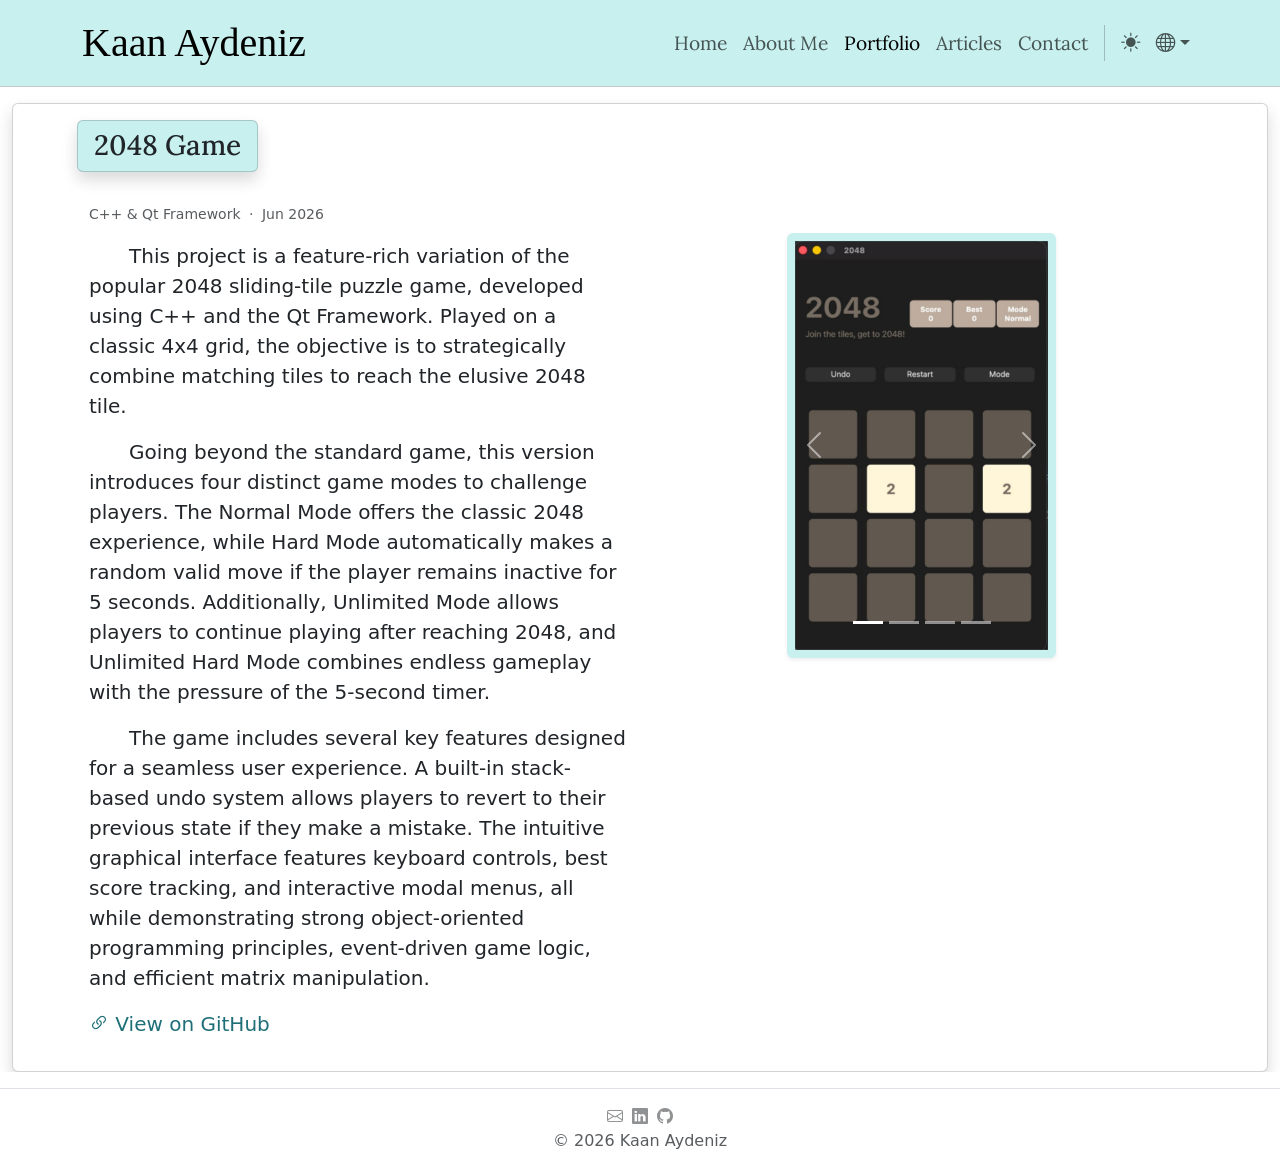
==== projects/2048/index.html @ d6f2d4f1 "Update" ====
<!doctype html>
<html lang="en">

<head>
    <title data-i18n="page.2048Title"></title>
    <!-- Required meta tags -->
    <meta charset="utf-8" />
    <meta name="viewport" content="width=device-width, initial-scale=1, shrink-to-fit=no" />

    <!-- Bootstrap CSS v5.2.1 -->
    <link href="https://cdn.jsdelivr.net/npm/bootstrap@5.3.2/dist/css/bootstrap.min.css" rel="stylesheet"
        integrity="sha384-T3c6CoIi6uLrA9TneNEoa7RxnatzjcDSCmG1MXxSR1GAsXEV/Dwwykc2MPK8M2HN" crossorigin="anonymous" />
    <!-- Bootstrap Icons -->
    <link rel="stylesheet" href="https://cdn.jsdelivr.net/npm/bootstrap-icons@1.13.1/font/bootstrap-icons.min.css">
    <!-- CSS Main File -->
    <link rel="stylesheet" href="../../main.css">
    <!-- Font -->
    <link
        href="https://fonts.googleapis.com/css2?family=Lora:wght@400;600;700&family=Nunito+Sans:wght@300;400;600&display=swap"
        rel="stylesheet">
    <link href="https://db.onlinewebfonts.com/c/70927e11d1779ee1fa9a6b97278c01c1?family=Brush+Script+MT"
        rel="stylesheet">
    <script>
        const savedTheme = localStorage.getItem("theme") || "light";
        document.documentElement.setAttribute('data-bs-theme', savedTheme);
    </script>
</head>

<body>
    <header>
        <!-- Navbar -->
        <nav class="navbar navbar-expand-lg navbar-light tiffany-light-bg title-font">
            <div class="container">
                <a class="navbar-brand fs-1" style="font-family: 'Brush Script MT', cursive;"
                    href="../../index.html#home">Kaan
                    Aydeniz</a>
                <button class="navbar-toggler d-lg-none" type="button" data-bs-toggle="collapse"
                    data-bs-target="#collapsibleNavId" aria-controls="collapsibleNavId" aria-expanded="false"
                    aria-label="Toggle navigation">
                    <span class="navbar-toggler-icon"></span>
                </button>
                <div class="collapse navbar-collapse" id="collapsibleNavId">
                    <ul class="navbar-nav ms-auto mt-2 mt-lg-0">
                        <li class="nav-item">
                            <a class="nav-link" href="../../index.html#home" data-i18n="nav.home">
                            </a>
                        </li>
                        <li class="nav-item">
                            <a class="nav-link" href="../../index.html#about" data-i18n="nav.about"></a>
                        </li>
                        <li class="nav-item">
                            <a class="nav-link active" href="../../index.html#portfolio" data-i18n="nav.portfolio"></a>
                        </li>
                        <li class="nav-item">
                            <a class="nav-link" href="../../index.html#articles" data-i18n="nav.articles"></a>
                        </li>
                        <li class="nav-item">
                            <a class="nav-link" href="../../index.html#contact" data-i18n="nav.contact"></a>
                        </li>
                        <li class="nav-item py-2 py-lg-1 col-lg-auto">
                            <div class="vr d-none d-lg-flex h-100 mx-2"></div>
                            <hr class="d-lg-none my-2">
                        </li>
                        <li class="nav-item my-auto">
                            <a class="nav-link" role="button" id="darkModeBtn"><i class="bi bi-moon-fill"></i></a>
                        </li>
                        <li class="nav-item dropdown my-auto">
                            <a class="nav-link dropdown-toggle" role="button" id="dropdownId" data-bs-toggle="dropdown"
                                aria-haspopup="true" aria-expanded="false"><i class="bi bi-globe"></i></a>
                            <div class="dropdown-menu dropdown-menu-end" aria-labelledby="dropdownId">
                                <button class="dropdown-item" data-lang="en">English</button>
                                <button class="dropdown-item" data-lang="tr">Türkçe</button>
                            </div>
                        </li>
                    </ul>
                </div>
            </div>
        </nav>
        <hr class="m-0 p-0">

    </header>
    <main>
        <div class="container-fluid">
            <div class="card shadow mt-3">
                <div class="card-body">
                    <div class="text-start ms-5">
                        <h3 class="d-inline-block card shadow tiffany-light-bg px-3 py-2 title-font"
                            data-i18n="portfolio.projects.2048.title">
                        </h3>
                    </div>
                    <div class="row mt-4 mx-5 align-items-start">
                        <p class="small text-muted mb-2">
                            <span class="tool">C++</span>
                            <span class="">&</span>
                            <span class="tool">Qt Framework</span>
                            <span class="mx-1">·</span>
                            <span class="date" data-date="2026-06"></span>
                        </p>
                        <div class="col-12 col-lg-6">
                            <div class="fs-5 mt-2" data-i18n-paragraphs="portfolio.projects.2048.paragraphs"></div>
                            <p class="fs-5 mt-2"><a class="no-underline tiffany-color"
                                    href="https://github.com/KaanAydeniz-BartuBaturSevindik/2048"><i
                                        class="bi bi-link-45deg"></i>
                                    <span class="underline-on-hover" data-i18n="portfolio.viewonGithub"></span></a>
                            </p>
                        </div>
                        <div
                            class="col-12 col-lg-6 mt-3 mt-lg-0 d-flex justify-content-center justify-content-xl-start">
                            <div class="portfolio-embed rounded shadow-sm tiffany-light-bg p-2 w-50 mx-auto">
                                <div id="carouselId" class="carousel slide" data-bs-ride="carousel">
                                    <div class="carousel-indicators">
                                        <button type="button" data-bs-target="#carouselId" data-bs-slide-to="0"
                                            class="active" aria-current="true" aria-label="First slide"></button>
                                        <button type="button" data-bs-target="#carouselId" data-bs-slide-to="1"
                                            aria-label="Second slide"></button>
                                        <button type="button" data-bs-target="#carouselId" data-bs-slide-to="2"
                                            aria-label="Third slide"></button>
                                        <button type="button" data-bs-target="#carouselId" data-bs-slide-to="3"
                                            aria-label="Fourth slide"></button>
                                    </div>
                                    <div class="carousel-inner" role="listbox">
                                        <div class="carousel-item active">
                                            <img src="/assets/images/2048/slide-1.png" class="w-100 d-block mx-auto"
                                                alt="First slide" />
                                        </div>
                                        <div class="carousel-item">
                                            <img src="/assets/images/2048/slide-2.png" class="w-100 d-block mx-auto"
                                                alt="Second slide" />
                                        </div>
                                        <div class="carousel-item">
                                            <img src="/assets/images/2048/slide-3.png" class="w-100 d-block mx-auto"
                                                alt="Third slide" />
                                        </div>
                                        <div class="carousel-item">
                                            <img src="/assets/images/2048/slide-4.png" class="w-100 d-block mx-auto"
                                                alt="Fourth slide" />
                                        </div>
                                    </div>
                                    <button class="carousel-control-prev" type="button" data-bs-target="#carouselId"
                                        data-bs-slide="prev">
                                        <span class="carousel-control-prev-icon" aria-hidden="true"></span>
                                        <span class="visually-hidden">Previous</span>
                                    </button>
                                    <button class="carousel-control-next" type="button" data-bs-target="#carouselId"
                                        data-bs-slide="next">
                                        <span class="carousel-control-next-icon" aria-hidden="true"></span>
                                        <span class="visually-hidden">Next</span>
                                    </button>
                                </div>
                            </div>
                        </div>
                    </div>
                </div>
            </div>
        </div>
    </main>
    <footer class="border-top mt-3 pt-3">
        <div class="container text-center">
            <div>
                <a href="mailto:kaan_aydeniz@hotmail.com" class="social-icon color-inherit no-underline"><i
                        class="bi bi-envelope"></i></a>
                <a href="https://www.linkedin.com/in/kaanaydnz/" target="_blank"
                    class="social-icon color-inherit no-underline mx-1"><i class="bi bi-linkedin"></i></a>
                <a href="https://github.com/kaanaydnz" target="_blank" class="social-icon color-inherit no-underline"><i
                        class="bi bi-github"></i></a>
            </div>
            <p class="text-muted">© 2026 Kaan Aydeniz</p>
        </div>
    </footer>
    <!-- Bootstrap JavaScript Libraries -->
    <script src="https://cdn.jsdelivr.net/npm/@popperjs/core@2.11.8/dist/umd/popper.min.js"
        integrity="sha384-I7E8VVD/ismYTF4hNIPjVp/Zjvgyol6VFvRkX/vR+Vc4jQkC+hVqc2pM8ODewa9r"
        crossorigin="anonymous"></script>

    <script src="https://cdn.jsdelivr.net/npm/bootstrap@5.3.2/dist/js/bootstrap.min.js"
        integrity="sha384-BBtl+eGJRgqQAUMxJ7pMwbEyER4l1g+O15P+16Ep7Q9Q+zqX6gSbd85u4mG4QzX+"
        crossorigin="anonymous"></script>
</body>
<script src="../../script.js"></script>

</html>
---- main.css ----
body,
.navbar,
.card,
.dropdown-menu,
.btn,
footer,
.tiffany-light-bg,
.tiffany-dark-bg {
  transition: background-color 0.3s ease, border-color 0.3s ease;
}

h1,
h2,
h3,
h4,
h5,
h6,
p,
span,
a,
li,
svg,
.tiffany-color,
.nav-link,
.navbar-brand {
  transition: color 0.3s ease, fill 0.3s ease;
}

.btn:hover,
a:hover {
  transition: color 0.1s ease, background-color 0.1s ease;
}

.color-inherit {
  color: inherit;
}

.text-indent {
  text-indent: 2em;
}

:root {
  --tiff-bg: #C7F0EE;
  --tiff-text: #1F6F78;
}

[data-bs-theme="dark"] {
  --tiff-bg: #008A95;
  --tiff-text: #9FE5E0;
}

.tiffany-light-bg,
.tiffany-dark-bg {
  background-color: var(--tiff-bg) !important;
  transition: background-color 0.3s ease;
}

.tiffany-color {
  color: var(--tiff-text) !important;
  transition: color 0.3s ease;
}

.nav-item {
  font-size: 1.2em;
}

.title-font {
  font-family: 'Lora', serif;
}

.content-font {
  font-family: 'Nunito Sans', sans-serif;
}

.no-underline {
  text-decoration: none;
}

.underline-on-hover:hover {
  text-decoration: underline;
}

.social-icon {
  opacity: 0.5;
  transition: 0.3s;
}

.social-icon:hover {
  opacity: 1;
  transform: translateY(-3px);
}

.portfolio-img {
  aspect-ratio: 16 / 9;
  object-fit: cover;
}

.portfolio-img-contain {
  aspect-ratio: 16 / 9;
  object-fit: contain;
}

.portfolio-embed {
  max-width: 600px;
}

@media (min-width: 1200px) {
  .portfolio-embed {
    max-width: 700px;
    margin-left: 1rem;
  }
}

.sort-btn i {
  transition: transform 0.2s ease;
}

.sort-btn:hover i {
  transform: translateY(2px);
}

.content-fade {
  opacity: 0;
  transition: opacity 0.25s ease;
}

main {
  position: relative;
  overflow-x: hidden;
  min-height: 80vh;
}

main section {
  display: none;
  width: 100%;
  position: absolute;
  top: 0;
  left: 0;
  opacity: 0;
  background-color: var(--bs-body-bg);
  transition: background-color 0.3s ease;
}

main section.active {
  display: block;
  position: relative;
  opacity: 1;
}

main section.animating {
  display: block;
  position: absolute;
  top: 0;
  left: 0;
  width: 100%;
  z-index: 10;
}

@keyframes fadeIn {
  from {
    opacity: 0;
  }

  to {
    opacity: 1;
  }
}

@keyframes slideOutLeft {
  from {
    transform: translateX(0);
    opacity: 1;
  }

  to {
    transform: translateX(-50%);
    opacity: 0;
  }
}

@keyframes slideInRight {
  from {
    transform: translateX(100%);
    opacity: 0;
  }

  to {
    transform: translateX(0);
    opacity: 1;
  }
}

@keyframes slideOutRight {
  from {
    transform: translateX(0);
    opacity: 1;
  }

  to {
    transform: translateX(50%);
    opacity: 0;
  }
}

@keyframes slideInLeft {
  from {
    transform: translateX(-100%);
    opacity: 0;
  }

  to {
    transform: translateX(0);
    opacity: 1;
  }
}

.animate-fade-in {
  animation: fadeIn 0.8s ease-out forwards;
}

.animate-slide-out-left {
  animation: slideOutLeft 0.5s ease-in-out forwards;
}

.animate-slide-in-right {
  animation: slideInRight 0.5s ease-in-out forwards;
}

.animate-slide-out-right {
  animation: slideOutRight 0.5s ease-in-out forwards;
}

.animate-slide-in-left {
  animation: slideInLeft 0.5s ease-in-out forwards;
}

main {
  transition: opacity 0.5s ease;
  opacity: 1;
}

body.fade-out main {
  opacity: 0;
}
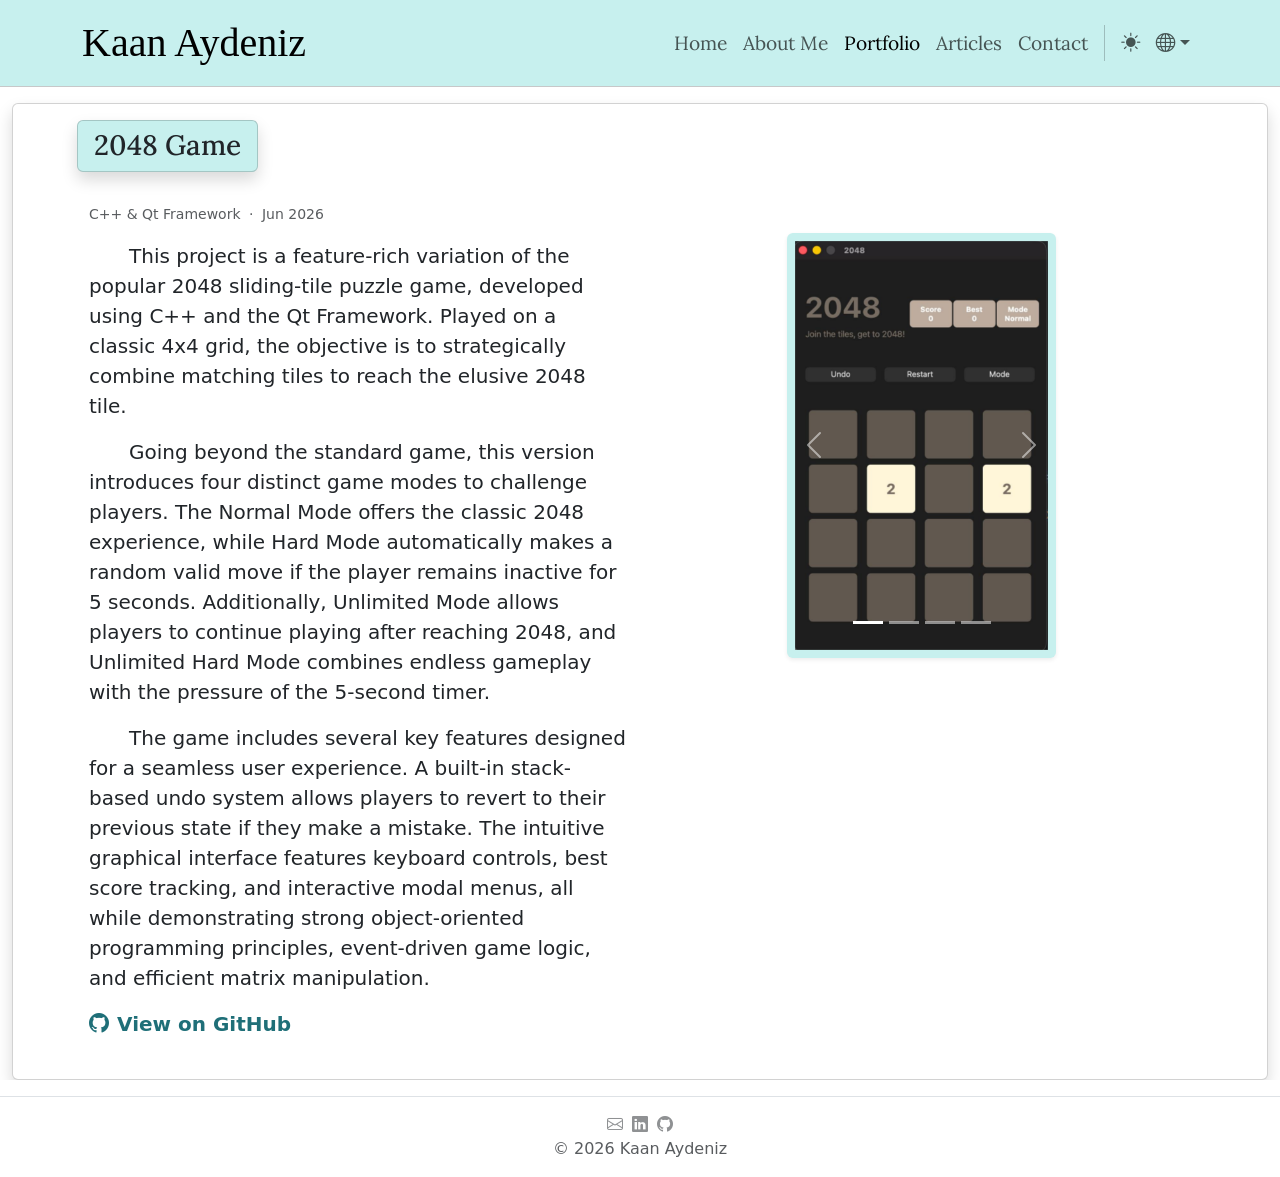
==== commit 3f573261: "Update" ====
--- a/projects/2048/index.html
+++ b/projects/2048/index.html
@@ -83,12 +83,12 @@
         <div class="container-fluid">
             <div class="card shadow mt-3">
                 <div class="card-body">
-                    <div class="text-start ms-5">
+                    <div class="text-start ms-2 ms-md-5">
                         <h3 class="d-inline-block card shadow tiffany-light-bg px-3 py-2 title-font"
                             data-i18n="portfolio.projects.2048.title">
                         </h3>
                     </div>
-                    <div class="row mt-4 mx-5 align-items-start">
+                    <div class="row my-4 mx-2 mx-md-5 align-items-start">
                         <p class="small text-muted mb-2">
                             <span class="tool">C++</span>
                             <span class="">&</span>
@@ -98,11 +98,11 @@
                         </p>
                         <div class="col-12 col-lg-6">
                             <div class="fs-5 mt-2" data-i18n-paragraphs="portfolio.projects.2048.paragraphs"></div>
-                            <p class="fs-5 mt-2"><a class="no-underline tiffany-color"
-                                    href="https://github.com/KaanAydeniz-BartuBaturSevindik/2048"><i
-                                        class="bi bi-link-45deg"></i>
-                                    <span class="underline-on-hover" data-i18n="portfolio.viewonGithub"></span></a>
-                            </p>
+                            <a href="https://github.com/KaanAydeniz-BartuBaturSevindik/2048" target="_blank"
+                                class="fs-5 mt-2 text-decoration-none fw-bold tiffany-color">
+                                <i class="bi bi-github me-2"></i><span class="underline-on-hover"
+                                    data-i18n="portfolio.viewonGithub"></span>
+                            </a>
                         </div>
                         <div
                             class="col-12 col-lg-6 mt-3 mt-lg-0 d-flex justify-content-center justify-content-xl-start">
